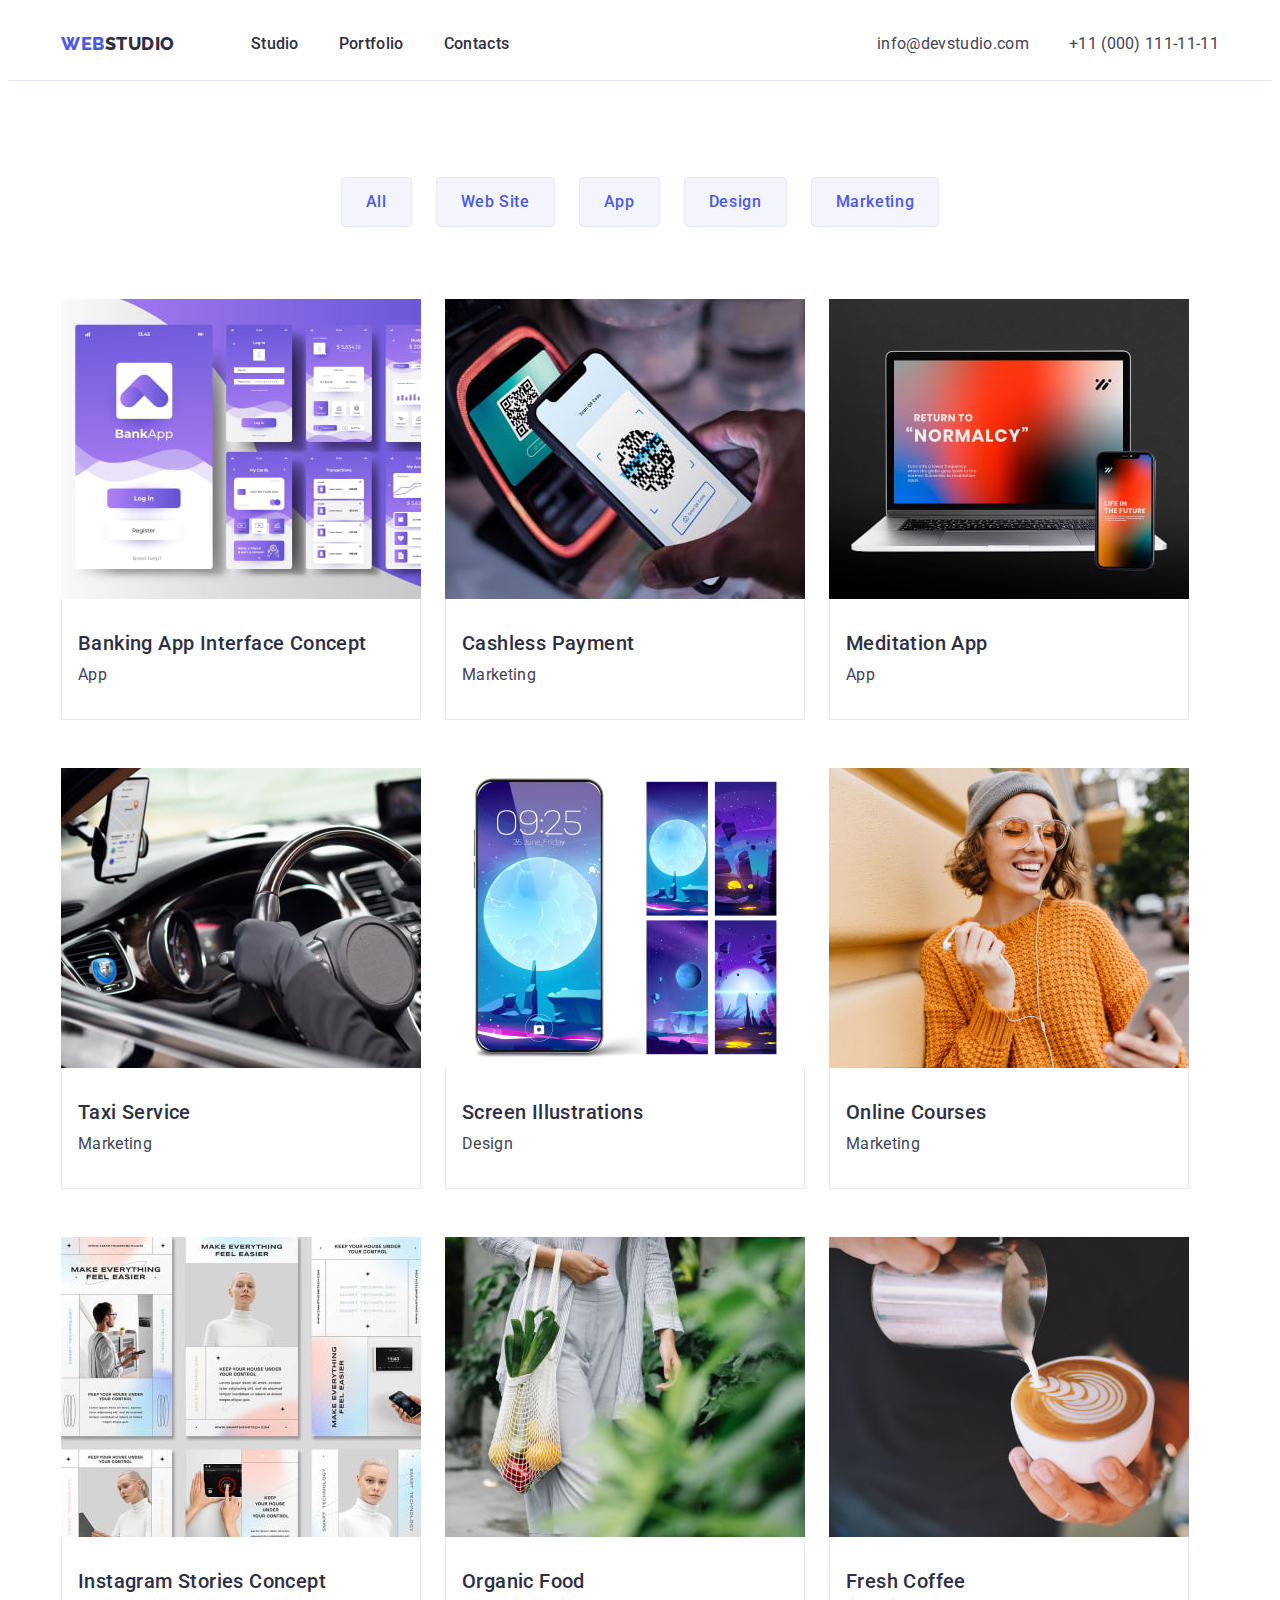
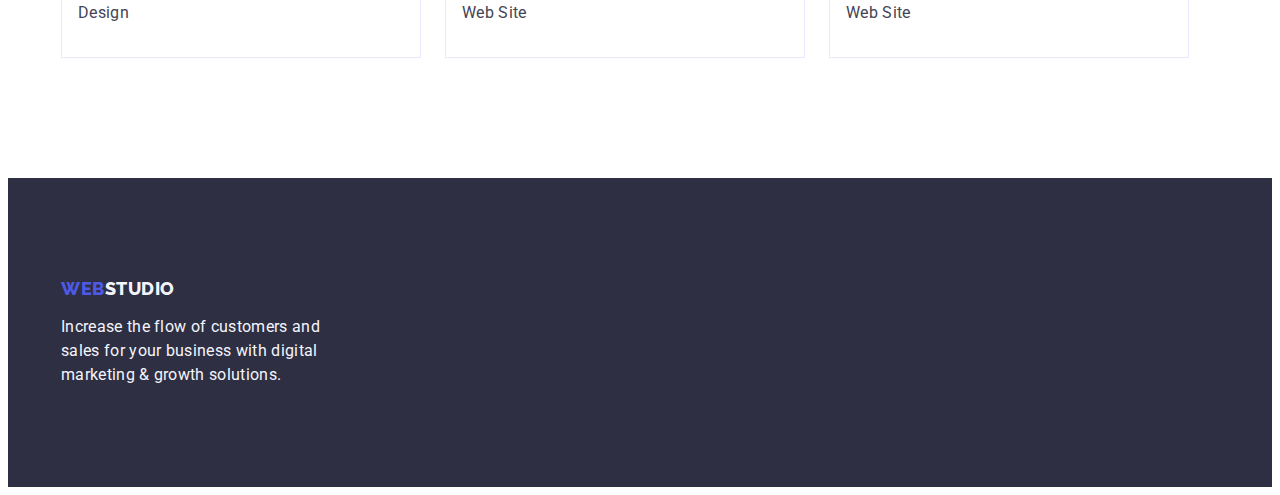
==== portfolio.html @ 48593de3 "Initial commit" ====
<!DOCTYPE html>
<html lang="en">
  <head>
    <meta charset="UTF-8" />
    <meta http-equiv="X-UA-Compatible" content="IE=edge" />
    <meta name="viewport" content="width=device-width, initial-scale=1.0" />
    <link rel="preconnect" href="https://fonts.googleapis.com" />
    <link rel="preconnect" href="https://fonts.gstatic.com" crossorigin />
    <link
      href="https://fonts.googleapis.com/css2?family=Raleway:wght@800&family=Roboto:wght@400;500;700;900&display=swap"
      rel="stylesheet"
    />
    <title>Portfolio</title>
    <link
      rel="stylesheet"
      href="https://cdnjs.cloudflare.com/ajax/libs/modern-normalize/2.0.0/modern-normalize.min.css"
      integrity="sha512-4xo8blKMVCiXpTaLzQSLSw3KFOVPWhm/TRtuPVc4WG6kUgjH6J03IBuG7JZPkcWMxJ5huwaBpOpnwYElP/m6wg=="
      crossorigin="anonymous"
      referrerpolicy="no-referrer"
    />
    <link rel="stylesheet" href="./css/styles.css" />
  </head>
  <body>
    <header class="header">
      <div class="header-container container">
        <nav class="header-nav">
          <a class="header-logo link" href="./index.html"
            >Web<span class="header-logo-dark">Studio</span></a
          >
          <ul class="header-list list">
            <li>
              <a class="header-list-item link" href="./index.html">Studio</a>
            </li>
            <li>
              <a class="header-list-item link" href="./portfolio.html"
                >Portfolio</a
              >
            </li>
            <li>
              <a class="header-list-item link" href="">Contacts</a>
            </li>
          </ul>
        </nav>
        <address class="address">
          <ul class="address-list list">
            <li>
              <a class="address-list-item link" href="mailto:info@devstudio.com"
                >info@devstudio.com</a
              >
            </li>
            <li>
              <a class="address-list-item link" href="tel:+110001111111"
                >+11 (000) 111-11-11</a
              >
            </li>
          </ul>
        </address>
      </div>
    </header>
    <main>
      <section class="main-section">
        <div class="container">
          <h1 class="visually-hidden">Title</h1>
          <ul class="filter-buttons-list list">
            <li>
              <button class="filter-buttons-list-item" type="button">
                All
              </button>
            </li>
            <li>
              <button class="filter-buttons-list-item" type="button">
                Web Site
              </button>
            </li>
            <li>
              <button class="filter-buttons-list-item" type="button">
                App
              </button>
            </li>
            <li>
              <button class="filter-buttons-list-item" type="button">
                Design
              </button>
            </li>
            <li>
              <button class="filter-buttons-list-item" type="button">
                Marketing
              </button>
            </li>
          </ul>
          <ul class="works-list list">
            <li class="works-list-item">
              <a href="#" class="link">
                <img
                  src="./images/portfolio/img-8.jpg"
                  alt="Banking app design"
                  width="360"
                />
                <div class="works-card-content">
                  <h2 class="works-subtitle">Banking App Interface Concept</h2>
                  <p class="works-text">App</p>
                </div></a
              >
            </li>
            <li class="works-list-item">
              <a href="#" class="link">
                <img
                  src="./images/portfolio/img-7.jpg"
                  alt="Phone skanning QR-code"
                  width="360"
                />
                <div class="works-card-content">
                  <h2 class="works-subtitle">Cashless Payment</h2>
                  <p class="works-text">Marketing</p>
                </div></a
              >
            </li>
            <li class="works-list-item">
              <a href="#" class="link">
                <img
                  src="./images/portfolio/img-6.jpg"
                  alt="Meditation app presented on a phone and laptop"
                  width="360"
                />
                <div class="works-card-content">
                  <h2 class="works-subtitle">Meditation App</h2>
                  <p class="works-text">App</p>
                </div></a
              >
            </li>
            <li class="works-list-item">
              <a href="#" class="link">
                <img
                  src="./images/portfolio/img-5.jpg"
                  alt="A person driving a car with a phone on a phone holder"
                  width="360"
                />
                <div class="works-card-content">
                  <h2 class="works-subtitle">Taxi Service</h2>
                  <p class="works-text">Marketing</p>
                </div></a
              >
            </li>
            <li class="works-list-item">
              <a href="#" class="link">
                <img
                  src="./images/portfolio/img-4.jpg"
                  alt="Phone wallpaper design"
                  width="360"
                />
                <div class="works-card-content">
                  <h2 class="works-subtitle">Screen Illustrations</h2>
                  <p class="works-text">Design</p>
                </div></a
              >
            </li>
            <li class="works-list-item">
              <a href="#" class="link">
                <img
                  src="./images/portfolio/img-3.jpg"
                  alt="A girl in headphones looking at her phone"
                  width="360"
                />
                <div class="works-card-content">
                  <h2 class="works-subtitle">Online Courses</h2>
                  <p class="works-text">Marketing</p>
                </div></a
              >
            </li>
            <li class="works-list-item">
              <a href="#" class="link">
                <img
                  src="./images/portfolio/img-2.jpg"
                  alt="Instagram stories design"
                  width="360"
                />
                <div class="works-card-content">
                  <h2 class="works-subtitle">Instagram Stories Concept</h2>
                  <p class="works-text">Design</p>
                </div></a
              >
            </li>
            <li class="works-list-item">
              <a href="#" class="link">
                <img
                  src="./images/portfolio/img-1.jpg"
                  alt="Woman carrying fruits and vegetables in eco-bag"
                  width="360"
                />
                <div class="works-card-content">
                  <h2 class="works-subtitle">Organic Food</h2>
                  <p class="works-text">Web Site</p>
                </div></a
              >
            </li>
            <li class="works-list-item">
              <a href="#" class="link">
                <img
                  src="./images/portfolio/img.jpg"
                  alt="Barista making coffee-art"
                  width="360"
                />
                <div class="works-card-content">
                  <h2 class="works-subtitle">Fresh Coffee</h2>
                  <p class="works-text">Web Site</p>
                </div>
              </a>
            </li>
          </ul>
        </div>
      </section>
    </main>
    <footer class="footer">
      <div class="footer-container container">
        <a class="footer-logo link" href="./index.html"
          >Web<span class="footer-logo-light">Studio</span></a
        >
        <p class="footer-text">
          Increase the flow of customers and sales for your business with
          digital marketing & growth solutions.
        </p>
      </div>
    </footer>
  </body>
</html>
---- css/styles.css ----
:root {
  --primary-brand: #4d5ae5;
  --pressed-state: #404bbf;
  --dark: #2e2f42;
  --success: #31d0aa;
  --text: #434455;
  --subtle-text: #8e8f99;
  --accent: #e7e9fc;
  --light: #f4f4fd;
  --modal-overlay: rgba(46, 47, 66, 0.4);
  --hero-background: #2e2f42;
  --white-backgound: #fff;
  --modal-background: #fcfcfc;
}

body {
  background-color: var(--white-backgound);
  font-family: 'Roboto', sans-serif;
  color: var(--text);
  font-size: 16px;
}

h1,
h2,
h3,
h4,
h5,
h6,
p {
  margin-top: 0;
  margin-bottom: 0;
}

ul,
ol {
  margin-top: 0;
  margin-bottom: 0;
  padding-left: 0;
}
img {
  display: block;
  max-width: 100%;
  height: auto;
}
a {
  color: inherit;
}
nav {
  display: flex;
}
.link {
  text-decoration: none;
}
.list {
  list-style: none;
}
.container {
  max-width: 1158px;
  padding: 0 15px;
  margin: 0 auto;
}
.visually-hidden {
  position: absolute;
  width: 1px;
  height: 1px;
  margin: -1px;
  border: 0;
  padding: 0;
  white-space: nowrap;
  clip-path: inset(100%);
  clip: rect(0 0 0 0);
  overflow: hidden;
}

/* Header */

.header {
  background-color: var(--white-backgound);
  border-bottom: 1px solid var(--accent);
}
.header-container {
  display: flex;
  justify-content: space-between;
}
.header-logo {
  color: var(--primary-brand);
  font-family: 'Raleway', sans-serif;
  font-size: 18px;
  font-weight: 800;
  line-height: 1.17;
  letter-spacing: 0.03em;
  text-transform: uppercase;
  margin-right: 76px;
  padding: 24px 0;
  display: block;
}
.header-logo-dark {
  color: var(--dark);
}
.header-nav {
  align-items: center;
}
.header-list {
  display: flex;
  gap: 40px;
}
.header-list-item {
  color: var(--dark);
  font-weight: 500;
  line-height: 1.5;
  letter-spacing: 0.02em;
  display: block;
  padding: 24px 0;
}
.header-list-item:hover,
.header-list-item:focus {
  color: var(--pressed-state);
}
.address {
  font-style: normal;
  display: flex;
}
.address-list {
  display: flex;
  gap: 40px;
  align-items: center;
}
.address-list-item {
  color: var(--text);
  line-height: 1.5;
  letter-spacing: 0.02em;
  padding: 24px 0;
  display: block;
}
.address-list-item:hover,
.address-list-item:focus {
  color: var(--pressed-state);
}

/* Footer */

.footer {
  background-color: var(--dark);
  padding: 100px 0;
}

.footer-logo {
  color: var(--primary-brand);
  font-family: 'Raleway', sans-serif;
  font-size: 18px;
  font-weight: 800;
  line-height: 1.17;
  letter-spacing: 0.03em;
  text-transform: uppercase;
  display: inline-block;
  margin-bottom: 16px;
}
.footer-logo-light {
  color: var(--light);
}
.footer-text {
  color: var(--light);
  line-height: 1.5;
  letter-spacing: 0.02em;
  max-width: 264px;
}

/* Main */

/* Hero */

.hero-section {
  background-color: var(--hero-background);
  padding: 188px 0;
}

.hero-title {
  color: var(--white-backgound);
  text-align: center;
  font-size: 56px;
  font-weight: 700;
  line-height: 1.07;
  letter-spacing: 0.02em;
  max-width: 496px;
  margin: 0 auto;
  margin-bottom: 48px;
}
.hero-button {
  background-color: var(--primary-brand);
  color: var(--white-backgound);
  border-radius: 4px;
  font-family: 'Roboto', sans-serif;
  font-size: 16px;
  font-weight: 500;
  line-height: 1.5;
  letter-spacing: 0.04em;
  border: none;
  cursor: pointer;
  display: block;
  min-width: 169px;
  padding: 16px 32px;
  margin: 0 auto;
}
.hero-button:hover,
.hero-button:focus {
  background-color: #404bbf;
}

/* Section 1 - Benefits */
.benefits-section {
  padding: 120px 0;
}
.benefits-list {
  display: flex;
  gap: 24px;
}
.benefits-list-item {
  flex-basis: calc((100% - 24px * 3) / 4);
}
.benefits-subtitle {
  color: var(--dark);
  font-size: 20px;
  font-weight: 500;
  line-height: 1.2;
  letter-spacing: 0.02em;
  margin-bottom: 8px;
}
.benefits-text {
  font-size: 16px;
  line-height: 1.5;
  letter-spacing: 0.02em;
}

/* Section 2 - Occupation */

.occupation-section {
  padding-bottom: 120px;
}
.occupation-list {
  display: flex;
  gap: 24px;
}
.occupation-list-item {
  width: calc((100% - 2 * 24px) / 3);
}
.occupation-title {
  color: var(--dark);
  font-size: 36px;
  font-weight: 700;
  line-height: 1.11;
  letter-spacing: 0.02em;
  text-transform: capitalize;
  text-align: center;
  margin: 0 auto;
  margin-bottom: 72px;
}

/* Section 3 - Team */

.team {
  background-color: var(--light);
  padding-top: 120px;
  padding-bottom: 120px;
}
.team-title {
  color: var(--dark);
  font-size: 36px;
  font-weight: 700;
  line-height: 1.11;
  letter-spacing: 0.02em;
  text-transform: capitalize;
  text-align: center;
  margin: 0 auto;
  margin-bottom: 72px;
}
.team-list {
  display: flex;
  gap: 24px;
}
.team-list-item {
  background-color: var(--white-backgound);
  border-radius: 0px 0px 4px 4px;
  box-shadow: 0px 2px 1px 0px rgba(46, 47, 66, 0.08),
    0px 1px 1px 0px rgba(46, 47, 66, 0.16),
    0px 1px 6px 0px rgba(46, 47, 66, 0.08);
  width: calc((100% - 3 * 24) / 4);
}
.team-card-content {
  padding: 32px 0;
}
.team-subtitle {
  color: var(--dark);
  font-size: 20px;
  font-weight: 500;
  line-height: 1.2;
  letter-spacing: 0.02em;
  text-align: center;
  margin-bottom: 8px;
}
.team-text {
  line-height: 1.5;
  letter-spacing: 0.02em;
  text-align: center;
}

/* Portfolio */

.main-section {
  padding: 96px 0 120px 0;
}
.filter-buttons-list {
  display: flex;
  justify-content: center;
  gap: 24px;
  margin-bottom: 72px;
}
.filter-buttons-list-item {
  background-color: var(--light);
  color: var(--primary-brand);
  font-family: 'Roboto', sans-serif;
  font-size: 16px;
  font-weight: 500;
  line-height: 1.5;
  letter-spacing: 0.04em;
  border-radius: 4px;
  border: 1px solid var(--accent);
  cursor: pointer;
  padding: 12px 24px;
  width: calc((100% - 4 * 24) / 5);
}
.filter-buttons-list-item:hover,
.filter-buttons-list-item:focus {
  background-color: var(--pressed-state);
  color: var(--white-backgound);
  border: 1px solid transparent;
}
.works-list {
  display: flex;
  flex-wrap: wrap;
  column-gap: 24px;
  row-gap: 48px;
}
.works-list-item {
  background-color: var(--white-backgound);
  width: calc((100% - 2 * 24) / 3);
}
.works-card-content {
  padding: 32px 16px;
  border: 1px solid var(--accent);
  border-top: none;
}
.works-subtitle {
  color: var(--dark);
  font-size: 20px;
  font-weight: 500;
  line-height: 1.2;
  letter-spacing: 0.02em;
  margin-bottom: 8px;
}
.works-text {
  color: var(--text);
  line-height: 1.5;
  letter-spacing: 0.02em;
}
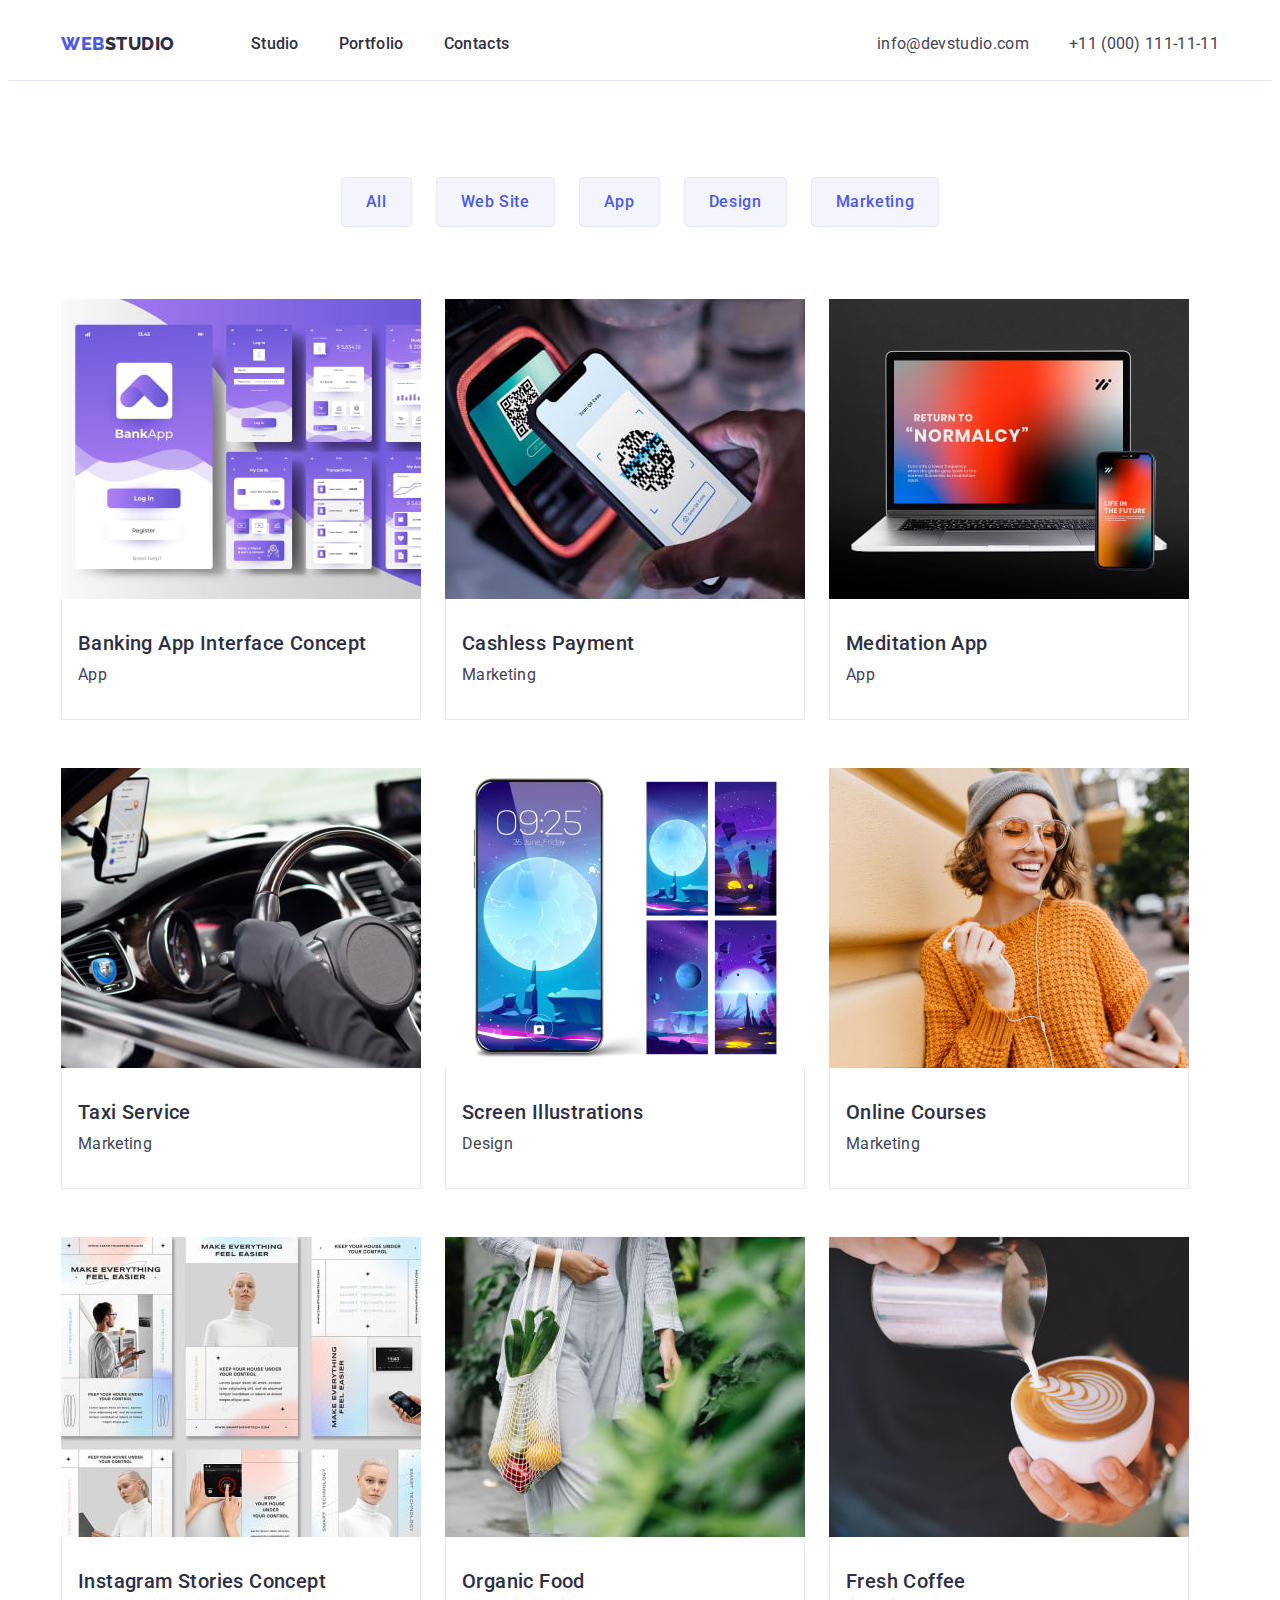
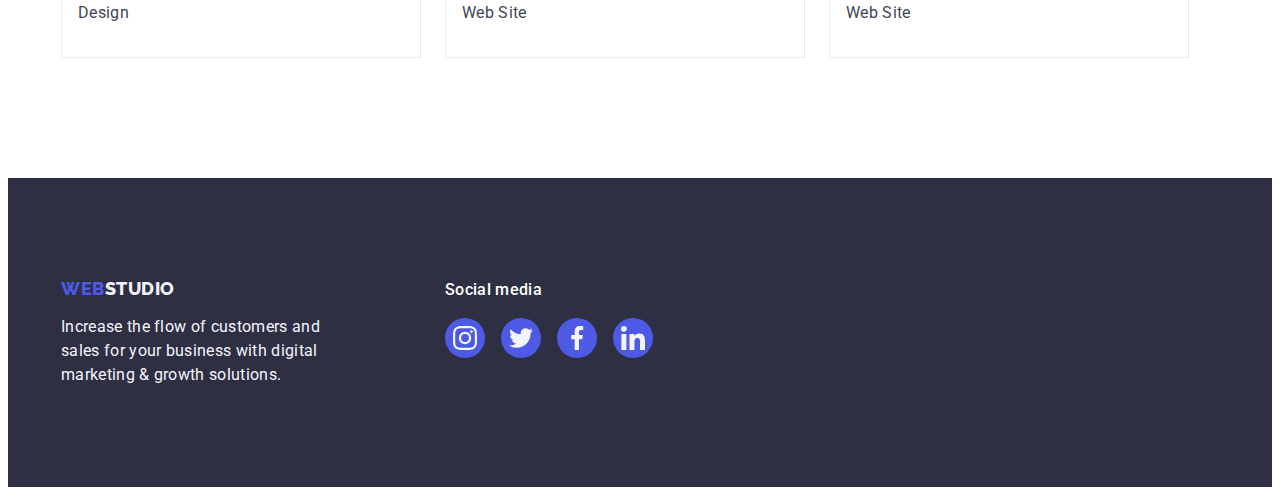
==== commit 958215ee: "before correcting" ====
--- a/portfolio.html
+++ b/portfolio.html
@@ -58,6 +58,7 @@
       </div>
     </header>
     <main>
+      <!-- Main section -->
       <section class="main-section">
         <div class="container">
           <h1 class="visually-hidden">Title</h1>
@@ -91,11 +92,20 @@
           <ul class="works-list list">
             <li class="works-list-item">
               <a href="#" class="link">
-                <img
-                  src="./images/portfolio/img-8.jpg"
-                  alt="Banking app design"
-                  width="360"
-                />
+                <div class="works-box">
+                  <img
+                    src="./images/portfolio/img-8.jpg"
+                    alt="Banking app design"
+                    width="360"
+                  />
+                  <div class="overlay">
+                    <p class="overlay-text">
+                      14 Stylish and User-Friendly App Design Concepts · Task
+                      Manager App · Calorie Tracker App · Exotic Fruit Ecommerce
+                      App · Cloud Storage App
+                    </p>
+                  </div>
+                </div>
                 <div class="works-card-content">
                   <h2 class="works-subtitle">Banking App Interface Concept</h2>
                   <p class="works-text">App</p>
@@ -104,11 +114,20 @@
             </li>
             <li class="works-list-item">
               <a href="#" class="link">
-                <img
-                  src="./images/portfolio/img-7.jpg"
-                  alt="Phone skanning QR-code"
-                  width="360"
-                />
+                <div class="works-box">
+                  <img
+                    src="./images/portfolio/img-7.jpg"
+                    alt="Phone skanning QR-code"
+                    width="360"
+                  />
+                  <div class="overlay">
+                    <p class="overlay-text">
+                      14 Stylish and User-Friendly App Design Concepts · Task
+                      Manager App · Calorie Tracker App · Exotic Fruit Ecommerce
+                      App · Cloud Storage App
+                    </p>
+                  </div>
+                </div>
                 <div class="works-card-content">
                   <h2 class="works-subtitle">Cashless Payment</h2>
                   <p class="works-text">Marketing</p>
@@ -117,11 +136,20 @@
             </li>
             <li class="works-list-item">
               <a href="#" class="link">
-                <img
-                  src="./images/portfolio/img-6.jpg"
-                  alt="Meditation app presented on a phone and laptop"
-                  width="360"
-                />
+                <div class="works-box">
+                  <img
+                    src="./images/portfolio/img-6.jpg"
+                    alt="Meditation app presented on a phone and laptop"
+                    width="360"
+                  />
+                  <div class="overlay">
+                    <p class="overlay-text">
+                      14 Stylish and User-Friendly App Design Concepts · Task
+                      Manager App · Calorie Tracker App · Exotic Fruit Ecommerce
+                      App · Cloud Storage App
+                    </p>
+                  </div>
+                </div>
                 <div class="works-card-content">
                   <h2 class="works-subtitle">Meditation App</h2>
                   <p class="works-text">App</p>
@@ -130,11 +158,20 @@
             </li>
             <li class="works-list-item">
               <a href="#" class="link">
-                <img
-                  src="./images/portfolio/img-5.jpg"
-                  alt="A person driving a car with a phone on a phone holder"
-                  width="360"
-                />
+                <div class="works-box">
+                  <img
+                    src="./images/portfolio/img-5.jpg"
+                    alt="A person driving a car with a phone on a phone holder"
+                    width="360"
+                  />
+                  <div class="overlay">
+                    <p class="overlay-text">
+                      14 Stylish and User-Friendly App Design Concepts · Task
+                      Manager App · Calorie Tracker App · Exotic Fruit Ecommerce
+                      App · Cloud Storage App
+                    </p>
+                  </div>
+                </div>
                 <div class="works-card-content">
                   <h2 class="works-subtitle">Taxi Service</h2>
                   <p class="works-text">Marketing</p>
@@ -143,11 +180,20 @@
             </li>
             <li class="works-list-item">
               <a href="#" class="link">
-                <img
-                  src="./images/portfolio/img-4.jpg"
-                  alt="Phone wallpaper design"
-                  width="360"
-                />
+                <div class="works-box">
+                  <img
+                    src="./images/portfolio/img-4.jpg"
+                    alt="Phone wallpaper design"
+                    width="360"
+                  />
+                  <div class="overlay">
+                    <p class="overlay-text">
+                      14 Stylish and User-Friendly App Design Concepts · Task
+                      Manager App · Calorie Tracker App · Exotic Fruit Ecommerce
+                      App · Cloud Storage App
+                    </p>
+                  </div>
+                </div>
                 <div class="works-card-content">
                   <h2 class="works-subtitle">Screen Illustrations</h2>
                   <p class="works-text">Design</p>
@@ -156,11 +202,20 @@
             </li>
             <li class="works-list-item">
               <a href="#" class="link">
-                <img
-                  src="./images/portfolio/img-3.jpg"
-                  alt="A girl in headphones looking at her phone"
-                  width="360"
-                />
+                <div class="works-box">
+                  <img
+                    src="./images/portfolio/img-3.jpg"
+                    alt="A girl in headphones looking at her phone"
+                    width="360"
+                  />
+                  <div class="overlay">
+                    <p class="overlay-text">
+                      14 Stylish and User-Friendly App Design Concepts · Task
+                      Manager App · Calorie Tracker App · Exotic Fruit Ecommerce
+                      App · Cloud Storage App
+                    </p>
+                  </div>
+                </div>
                 <div class="works-card-content">
                   <h2 class="works-subtitle">Online Courses</h2>
                   <p class="works-text">Marketing</p>
@@ -169,11 +224,20 @@
             </li>
             <li class="works-list-item">
               <a href="#" class="link">
-                <img
-                  src="./images/portfolio/img-2.jpg"
-                  alt="Instagram stories design"
-                  width="360"
-                />
+                <div class="works-box">
+                  <img
+                    src="./images/portfolio/img-2.jpg"
+                    alt="Instagram stories design"
+                    width="360"
+                  />
+                  <div class="overlay">
+                    <p class="overlay-text">
+                      14 Stylish and User-Friendly App Design Concepts · Task
+                      Manager App · Calorie Tracker App · Exotic Fruit Ecommerce
+                      App · Cloud Storage App
+                    </p>
+                  </div>
+                </div>
                 <div class="works-card-content">
                   <h2 class="works-subtitle">Instagram Stories Concept</h2>
                   <p class="works-text">Design</p>
@@ -182,11 +246,20 @@
             </li>
             <li class="works-list-item">
               <a href="#" class="link">
-                <img
-                  src="./images/portfolio/img-1.jpg"
-                  alt="Woman carrying fruits and vegetables in eco-bag"
-                  width="360"
-                />
+                <div class="works-box">
+                  <img
+                    src="./images/portfolio/img-1.jpg"
+                    alt="Woman carrying fruits and vegetables in eco-bag"
+                    width="360"
+                  />
+                  <div class="overlay">
+                    <p class="overlay-text">
+                      14 Stylish and User-Friendly App Design Concepts · Task
+                      Manager App · Calorie Tracker App · Exotic Fruit Ecommerce
+                      App · Cloud Storage App
+                    </p>
+                  </div>
+                </div>
                 <div class="works-card-content">
                   <h2 class="works-subtitle">Organic Food</h2>
                   <p class="works-text">Web Site</p>
@@ -195,11 +268,20 @@
             </li>
             <li class="works-list-item">
               <a href="#" class="link">
-                <img
-                  src="./images/portfolio/img.jpg"
-                  alt="Barista making coffee-art"
-                  width="360"
-                />
+                <div class="works-box">
+                  <img
+                    src="./images/portfolio/img.jpg"
+                    alt="Barista making coffee-art"
+                    width="360"
+                  />
+                  <div class="overlay">
+                    <p class="overlay-text">
+                      14 Stylish and User-Friendly App Design Concepts · Task
+                      Manager App · Calorie Tracker App · Exotic Fruit Ecommerce
+                      App · Cloud Storage App
+                    </p>
+                  </div>
+                </div>
                 <div class="works-card-content">
                   <h2 class="works-subtitle">Fresh Coffee</h2>
                   <p class="works-text">Web Site</p>
@@ -212,13 +294,57 @@
     </main>
     <footer class="footer">
       <div class="footer-container container">
-        <a class="footer-logo link" href="./index.html"
-          >Web<span class="footer-logo-light">Studio</span></a
-        >
-        <p class="footer-text">
-          Increase the flow of customers and sales for your business with
-          digital marketing & growth solutions.
-        </p>
+        <div class="footer-content-container">
+          <a class="footer-logo link" href="./index.html"
+            >Web<span class="footer-logo-light">Studio</span></a
+          >
+          <p class="footer-text">
+            Increase the flow of customers and sales for your business with
+            digital marketing & growth solutions.
+          </p>
+        </div>
+        <div class="footer-socials-container">
+          <h4 class="footer-socials-title">Social media</h4>
+          <ul class="footer-socials-list list">
+            <li class="footer-socials-list-item">
+              <a
+                class="footer-socials-link link"
+                href="https://www.instagram.com/"
+              >
+                <svg class="icon-instagram" width="24" height="24">
+                  <use href="./images/sprite.svg#icon-instagram"></use>
+                </svg>
+              </a>
+            </li>
+            <li class="footer-socials-list-item">
+              <a class="footer-socials-link link" href="https://twitter.com/">
+                <svg class="icon-twitter" width="24" height="24">
+                  <use href="./images/sprite.svg#icon-twitter"></use>
+                </svg>
+              </a>
+            </li>
+            <li class="footer-socials-list-item">
+              <a
+                class="footer-socials-link link"
+                href="https://www.facebook.com/"
+              >
+                <svg class="icon-facebook" width="24" height="24">
+                  <use href="./images/sprite.svg#icon-facebook"></use>
+                </svg>
+              </a>
+            </li>
+            <li class="footer-socials-list-item">
+              <a
+                class="footer-socials-link link"
+                href="https://www.linkedin.com/"
+              >
+                <svg class="icon-linkedin" width="24" height="24">
+                  <use href="./images/sprite.svg#icon-linkedin"></use>
+                </svg>
+              </a>
+            </li>
+          </ul>
+        </div>
       </div>
     </footer>
   </body>
--- a/css/styles.css
+++ b/css/styles.css
@@ -111,11 +111,26 @@
   letter-spacing: 0.02em;
   display: block;
   padding: 24px 0;
+  position: relative;
+  transition: 250ms cubic-bezier(0.4, 0, 0.2, 1);
+  transition-property: color background-color;
 }
 .header-list-item:hover,
 .header-list-item:focus {
   color: var(--pressed-state);
 }
+.header-list-item:hover::after,
+.header-list-item:focus::after {
+  content: '';
+  display: block;
+  width: 100%;
+  height: 4px;
+  background-color: var(--pressed-state);
+  border-radius: 2px;
+  position: absolute;
+  bottom: 0;
+  left: 0;
+}
 .address {
   font-style: normal;
   display: flex;
@@ -131,6 +146,7 @@
   letter-spacing: 0.02em;
   padding: 24px 0;
   display: block;
+  transition: color 250ms cubic-bezier(0.4, 0, 0.2, 1);
 }
 .address-list-item:hover,
 .address-list-item:focus {
@@ -143,7 +159,10 @@
   background-color: var(--dark);
   padding: 100px 0;
 }
-
+.footer-container {
+  display: flex;
+  gap: 120px;
+}
 .footer-logo {
   color: var(--primary-brand);
   font-family: 'Raleway', sans-serif;
@@ -164,7 +183,39 @@
   letter-spacing: 0.02em;
   max-width: 264px;
 }
-
+.footer-socials-title {
+  color: var(--white, #fff);
+  font-weight: 500;
+  line-height: 1.5;
+  letter-spacing: 0.02em;
+  margin-bottom: 16px;
+}
+.footer-socials-list {
+  display: flex;
+  gap: 16px;
+}
+.footer-socials-list-item {
+  width: 40px;
+  height: 40px;
+  display: flex;
+  justify-content: center;
+  align-items: center;
+  background-color: var(--primary-brand);
+  border-radius: 50%;
+  transition: background-color 250ms cubic-bezier(0.4, 0, 0.2, 1);
+}
+
+.footer-socials-list-item:hover,
+.footer-socials-list-item:focus {
+  background-color: var(--success);
+}
+.footer-socials-link {
+  width: 100%;
+  height: 100%;
+  display: flex;
+  justify-content: center;
+  align-items: center;
+}
 /* Main */
 
 /* Hero */
@@ -172,6 +223,15 @@
 .hero-section {
   background-color: var(--hero-background);
   padding: 188px 0;
+
+  background-image: linear-gradient(
+      rgba(46, 47, 66, 0.7),
+      rgba(46, 47, 66, 0.7)
+    ),
+    url(../images/hero/hero-background-image.jpg);
+  background-repeat: no-repeat;
+  background-size: cover;
+  background-position: center;
 }
 
 .hero-title {
@@ -200,12 +260,57 @@
   min-width: 169px;
   padding: 16px 32px;
   margin: 0 auto;
+  transition: background-color 250ms cubic-bezier(0.4, 0, 0.2, 1);
 }
 .hero-button:hover,
 .hero-button:focus {
   background-color: #404bbf;
 }
 
+.backdrop {
+  position: fixed;
+  top: 0;
+  left: 0;
+  width: 100%;
+  height: 100%;
+  background: var(--modal-overlay);
+}
+.backdrop .is-hidden {
+  opacity: 0;
+  pointer-events: none;
+  visibility: hidden;
+}
+.modal {
+  position: relative;
+  width: 408px;
+  min-height: 584px;
+  top: 50%;
+  left: 50%;
+  transform: translateX(-50%) translateY(-50%);
+
+  border-radius: 4px;
+  background: var(--modal-background);
+  box-shadow: 0px 2px 1px 0px rgba(0, 0, 0, 0.2),
+    0px 1px 3px 0px rgba(0, 0, 0, 0.12), 0px 1px 1px 0px rgba(0, 0, 0, 0.14);
+  transition: 250ms cubic-bezier(0.4, 0, 0.2, 1);
+  transition-property: opacity visibility;
+}
+.modal-button {
+  position: absolute;
+  display: flex;
+  justify-content: center;
+  align-items: center;
+  width: 24px;
+  height: 24px;
+  border-radius: 50%;
+  background-color: var(--accent);
+  border: 1px solid rgba(0, 0, 0, 0.1);
+  cursor: pointer;
+  padding: 0;
+  top: 24px;
+  right: 24px;
+}
+
 /* Section 1 - Benefits */
 .benefits-section {
   padding: 120px 0;
@@ -217,6 +322,16 @@
 .benefits-list-item {
   flex-basis: calc((100% - 24px * 3) / 4);
 }
+.benefits-icon-wrapper {
+  width: 264px;
+  height: 112px;
+  display: flex;
+  justify-content: center;
+  align-items: center;
+  background-color: var(--light);
+  gap: 24px;
+  margin-bottom: 8px;
+}
 .benefits-subtitle {
   color: var(--dark);
   font-size: 20px;
@@ -257,7 +372,7 @@
 
 /* Section 3 - Team */
 
-.team {
+.team-section {
   background-color: var(--light);
   padding-top: 120px;
   padding-bottom: 120px;
@@ -286,7 +401,7 @@
   width: calc((100% - 3 * 24) / 4);
 }
 .team-card-content {
-  padding: 32px 0;
+  padding: 32px 16px;
 }
 .team-subtitle {
   color: var(--dark);
@@ -301,8 +416,78 @@
   line-height: 1.5;
   letter-spacing: 0.02em;
   text-align: center;
-}
-
+  margin-bottom: 8px;
+}
+.team-card-socials-wrapper {
+}
+.team-card-socials-list {
+  display: flex;
+  gap: 24px;
+}
+.team-card-socials-item {
+  width: 40px;
+  height: 40px;
+  display: flex;
+  align-items: center;
+  justify-content: center;
+  border-radius: 50%;
+  background-color: var(--primary-brand);
+}
+.team-card-socials-link {
+  width: 100%;
+  height: 100%;
+  padding: 12px;
+  display: flex;
+  align-items: center;
+  justify-content: center;
+  border-radius: 50%;
+  background-color: var(--primary-brand);
+  transition: background-color 250ms cubic-bezier(0.4, 0, 0.2, 1);
+}
+.team-card-socials-link:hover,
+.team-card-socials-link:focus {
+  background-color: var(--pressed-state);
+}
+/* Clients */
+
+.clients-section {
+  padding: 120px 0;
+}
+.clients-title {
+  color: var(--dark);
+  font-size: 36px;
+  font-weight: 700;
+  line-height: 1.11;
+  letter-spacing: 0.02em;
+  text-transform: capitalize;
+  text-align: center;
+  margin: 0 auto;
+  margin-bottom: 72px;
+}
+.clients-list {
+  display: flex;
+  gap: 24px;
+  justify-content: center;
+  text-align: center;
+}
+.clients-list-link {
+  width: 168px;
+  height: 88px;
+  display: flex;
+  justify-content: center;
+  align-items: center;
+  border-radius: 4px;
+  border: 1px solid var(--subtle-text);
+  fill: var(--subtle-text);
+  transition: 250ms cubic-bezier(0.4, 0, 0.2, 1);
+  transition-property: border-color fill;
+}
+
+.clients-list-link:hover,
+.clients-list-link:focus {
+  border-color: var(--pressed-state);
+  fill: var(--pressed-state);
+}
 /* Portfolio */
 
 .main-section {
@@ -327,12 +512,16 @@
   cursor: pointer;
   padding: 12px 24px;
   width: calc((100% - 4 * 24) / 5);
+  transition: 250ms cubic-bezier(0.4, 0, 0.2, 1);
+  transition-property: background-color color border box-shadow;
 }
 .filter-buttons-list-item:hover,
 .filter-buttons-list-item:focus {
   background-color: var(--pressed-state);
   color: var(--white-backgound);
   border: 1px solid transparent;
+  box-shadow: 0px 2px 2px 0px rgba(0, 0, 0, 0.12),
+    0px 2px 1px 0px rgba(0, 0, 0, 0.08), 0px 3px 1px 0px rgba(0, 0, 0, 0.1);
 }
 .works-list {
   display: flex;
@@ -343,7 +532,46 @@
 .works-list-item {
   background-color: var(--white-backgound);
   width: calc((100% - 2 * 24) / 3);
-}
+  transition: box-shadow 250ms cubic-bezier(0.4, 0, 0.2, 1);
+}
+.works-list-item:hover,
+.works-list-item:focus {
+  box-shadow: 0px 2px 1px 0px rgba(46, 47, 66, 0.08),
+    0px 1px 1px 0px rgba(46, 47, 66, 0.16),
+    0px 1px 6px 0px rgba(46, 47, 66, 0.08);
+}
+.works-list-item:hover .overlay,
+.works-list-item:focus .overlay {
+  transform: translateY(0);
+}
+.works-box {
+  position: relative;
+  overflow: hidden;
+}
+.overlay {
+  position: absolute;
+  top: 0;
+  left: 0;
+  width: 100%;
+  height: 100%;
+
+  transform: translateY(100%);
+
+  transition: transform 250ms cubic-bezier(0.4, 0, 0.2, 1);
+
+  display: flex;
+  justify-content: center;
+  padding: 40px;
+
+  background: var(--primary-brand);
+}
+.overlay-text {
+  color: var(--light);
+  font-weight: 400;
+  line-height: 1.5;
+  letter-spacing: 0.02em;
+}
+
 .works-card-content {
   padding: 32px 16px;
   border: 1px solid var(--accent);
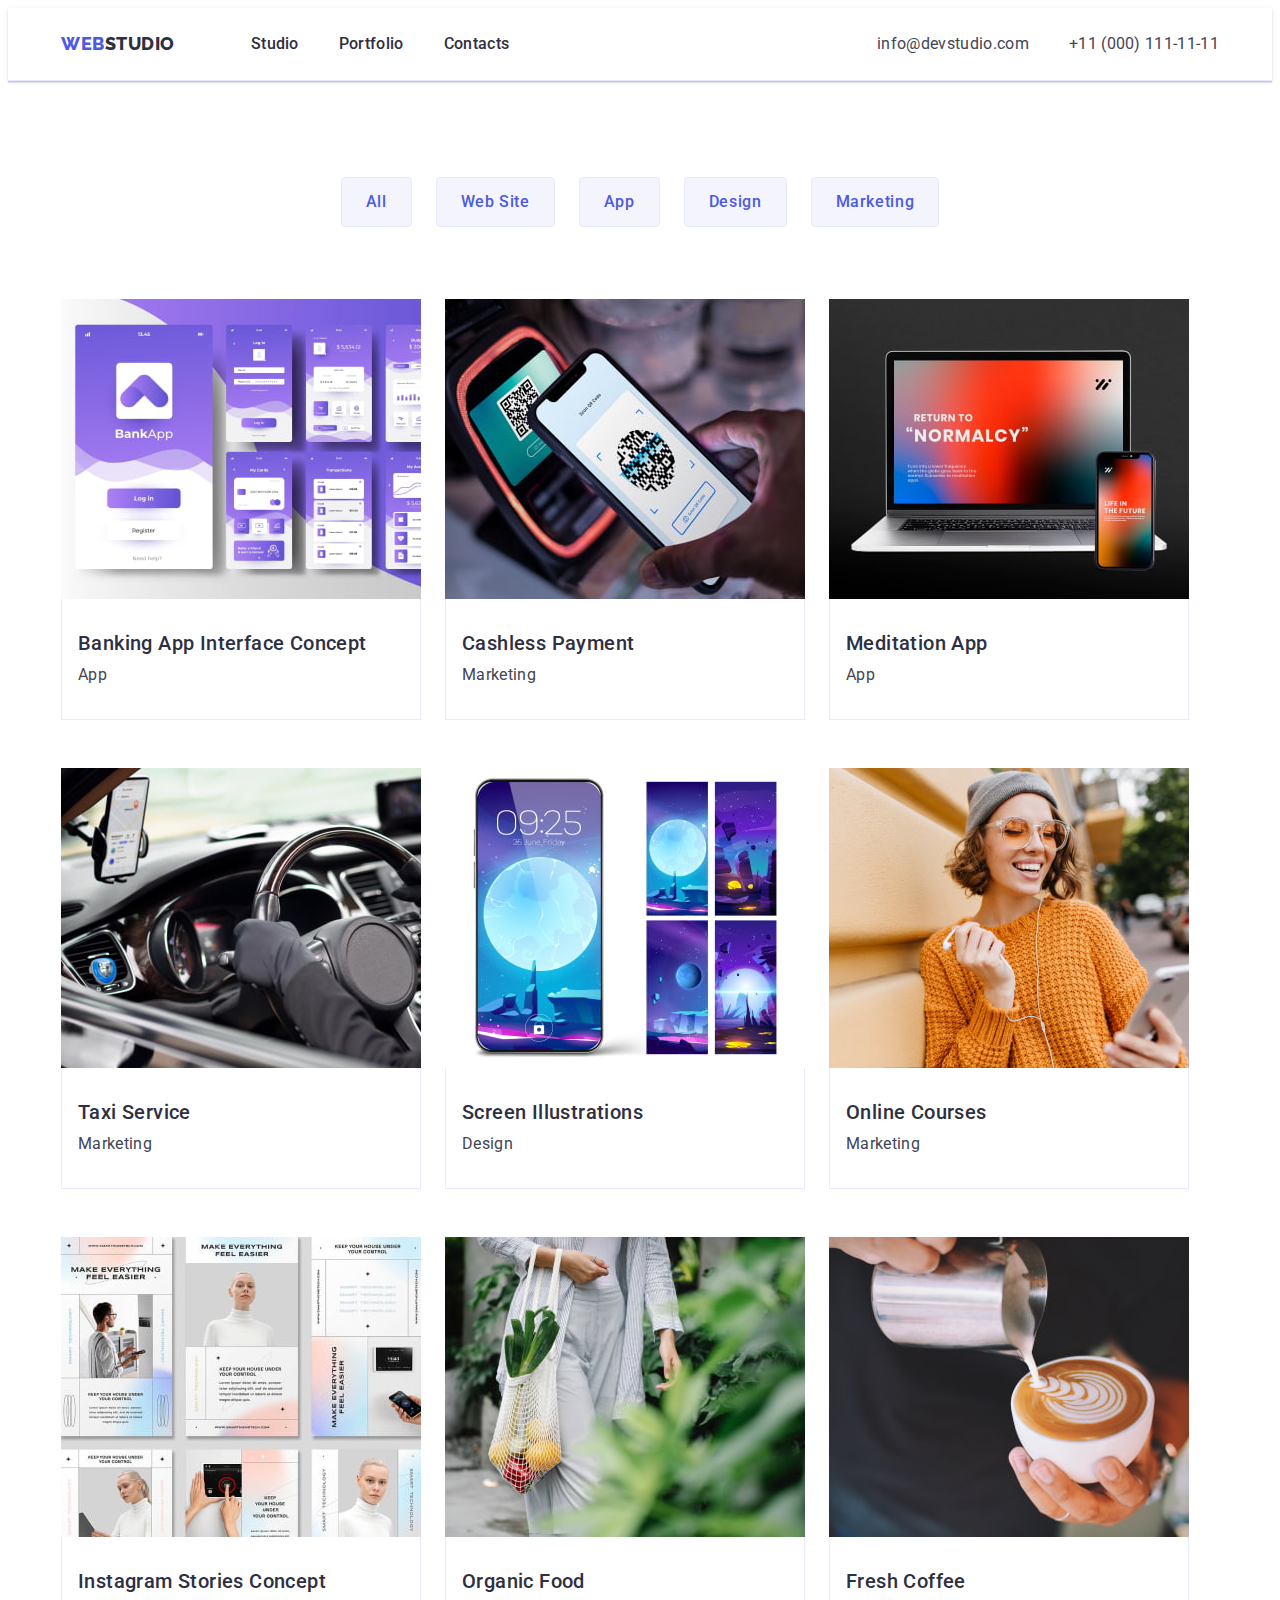
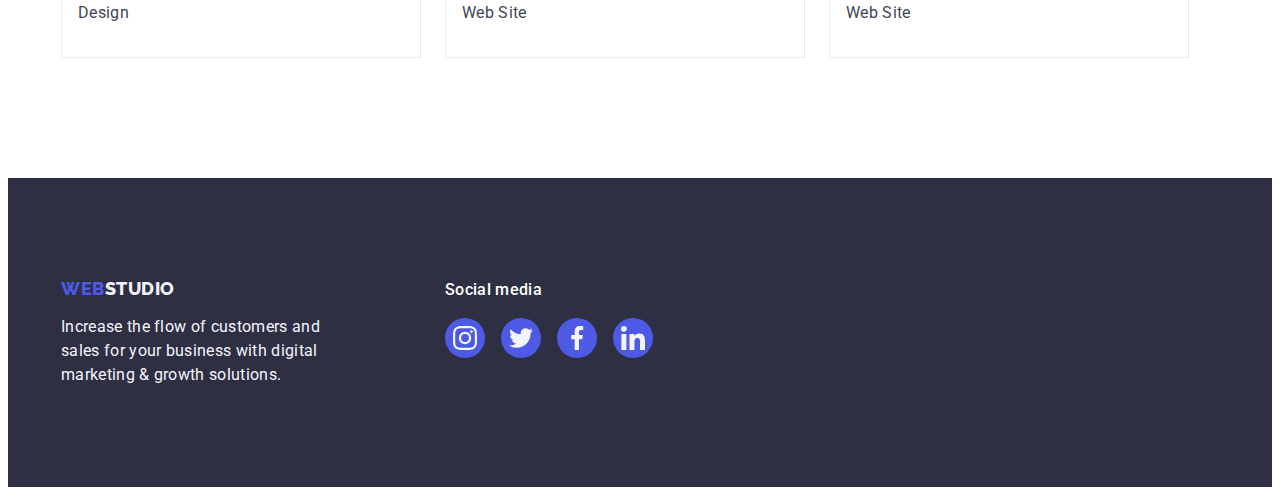
==== commit c556fd88: "after corr 1" ====
--- a/portfolio.html
+++ b/portfolio.html
@@ -91,7 +91,7 @@
           </ul>
           <ul class="works-list list">
             <li class="works-list-item">
-              <a href="#" class="link">
+              <a href="#" class="works-link link">
                 <div class="works-box">
                   <img
                     src="./images/portfolio/img-8.jpg"
@@ -113,7 +113,7 @@
               >
             </li>
             <li class="works-list-item">
-              <a href="#" class="link">
+              <a href="#" class="works-link link">
                 <div class="works-box">
                   <img
                     src="./images/portfolio/img-7.jpg"
@@ -135,7 +135,7 @@
               >
             </li>
             <li class="works-list-item">
-              <a href="#" class="link">
+              <a href="#" class="works-link link">
                 <div class="works-box">
                   <img
                     src="./images/portfolio/img-6.jpg"
@@ -157,7 +157,7 @@
               >
             </li>
             <li class="works-list-item">
-              <a href="#" class="link">
+              <a href="#" class="works-link link">
                 <div class="works-box">
                   <img
                     src="./images/portfolio/img-5.jpg"
@@ -179,7 +179,7 @@
               >
             </li>
             <li class="works-list-item">
-              <a href="#" class="link">
+              <a href="#" class="works-link link">
                 <div class="works-box">
                   <img
                     src="./images/portfolio/img-4.jpg"
@@ -201,7 +201,7 @@
               >
             </li>
             <li class="works-list-item">
-              <a href="#" class="link">
+              <a href="#" class="works-link link">
                 <div class="works-box">
                   <img
                     src="./images/portfolio/img-3.jpg"
@@ -223,7 +223,7 @@
               >
             </li>
             <li class="works-list-item">
-              <a href="#" class="link">
+              <a href="#" class="works-link link">
                 <div class="works-box">
                   <img
                     src="./images/portfolio/img-2.jpg"
@@ -245,7 +245,7 @@
               >
             </li>
             <li class="works-list-item">
-              <a href="#" class="link">
+              <a href="#" class="works-link link">
                 <div class="works-box">
                   <img
                     src="./images/portfolio/img-1.jpg"
@@ -267,7 +267,7 @@
               >
             </li>
             <li class="works-list-item">
-              <a href="#" class="link">
+              <a href="#" class="works-link link">
                 <div class="works-box">
                   <img
                     src="./images/portfolio/img.jpg"
@@ -304,7 +304,7 @@
           </p>
         </div>
         <div class="footer-socials-container">
-          <h4 class="footer-socials-title">Social media</h4>
+          <p class="footer-socials-title">Social media</p>
           <ul class="footer-socials-list list">
             <li class="footer-socials-list-item">
               <a
@@ -312,14 +312,14 @@
                 href="https://www.instagram.com/"
               >
                 <svg class="icon-instagram" width="24" height="24">
-                  <use href="./images/sprite.svg#icon-instagram"></use>
+                  <use href="./images/icons.svg#icon-instagram"></use>
                 </svg>
               </a>
             </li>
             <li class="footer-socials-list-item">
               <a class="footer-socials-link link" href="https://twitter.com/">
                 <svg class="icon-twitter" width="24" height="24">
-                  <use href="./images/sprite.svg#icon-twitter"></use>
+                  <use href="./images/icons.svg#icon-twitter"></use>
                 </svg>
               </a>
             </li>
@@ -329,7 +329,7 @@
                 href="https://www.facebook.com/"
               >
                 <svg class="icon-facebook" width="24" height="24">
-                  <use href="./images/sprite.svg#icon-facebook"></use>
+                  <use href="./images/icons.svg#icon-facebook"></use>
                 </svg>
               </a>
             </li>
@@ -339,7 +339,7 @@
                 href="https://www.linkedin.com/"
               >
                 <svg class="icon-linkedin" width="24" height="24">
-                  <use href="./images/sprite.svg#icon-linkedin"></use>
+                  <use href="./images/icons.svg#icon-linkedin"></use>
                 </svg>
               </a>
             </li>
--- a/css/styles.css
+++ b/css/styles.css
@@ -77,6 +77,9 @@
 .header {
   background-color: var(--white-backgound);
   border-bottom: 1px solid var(--accent);
+  box-shadow: 0px 1px 6px 0px rgba(46, 47, 66, 0.08),
+    0px 1px 1px 0px rgba(46, 47, 66, 0.16),
+    0px 2px 1px 0px rgba(46, 47, 66, 0.08);
 }
 .header-container {
   display: flex;
@@ -112,8 +115,8 @@
   display: block;
   padding: 24px 0;
   position: relative;
-  transition: 250ms cubic-bezier(0.4, 0, 0.2, 1);
-  transition-property: color background-color;
+  transition: color 250ms cubic-bezier(0.4, 0, 0.2, 1) background-color,
+    250ms cubic-bezier(0.4, 0, 0.2, 1);
 }
 .header-list-item:hover,
 .header-list-item:focus {
@@ -128,7 +131,7 @@
   background-color: var(--pressed-state);
   border-radius: 2px;
   position: absolute;
-  bottom: 0;
+  bottom: -1px;
   left: 0;
 }
 .address {
@@ -161,7 +164,9 @@
 }
 .footer-container {
   display: flex;
-  gap: 120px;
+}
+.footer-content-container {
+  margin-right: 120px;
 }
 .footer-logo {
   color: var(--primary-brand);
@@ -199,7 +204,7 @@
   height: 40px;
   display: flex;
   justify-content: center;
-  align-items: center;
+  align-items: baseline;
   background-color: var(--primary-brand);
   border-radius: 50%;
   transition: background-color 250ms cubic-bezier(0.4, 0, 0.2, 1);
@@ -215,6 +220,7 @@
   display: flex;
   justify-content: center;
   align-items: center;
+  fill: var(--light);
 }
 /* Main */
 
@@ -232,6 +238,7 @@
   background-repeat: no-repeat;
   background-size: cover;
   background-position: center;
+  max-width: 1440px;
 }
 
 .hero-title {
@@ -267,6 +274,8 @@
   background-color: #404bbf;
 }
 
+/* Modal */
+
 .backdrop {
   position: fixed;
   top: 0;
@@ -274,6 +283,13 @@
   width: 100%;
   height: 100%;
   background: var(--modal-overlay);
+  transition: opacity 250ms cubic-bezier(0.4, 0, 0.2, 1),
+    visibility 250ms cubic-bezier(0.4, 0, 0.2, 1);
+}
+.is-hidden {
+  opacity: 0;
+  pointer-events: none;
+  visibility: hidden;
 }
 .backdrop .is-hidden {
   opacity: 0;
@@ -281,19 +297,18 @@
   visibility: hidden;
 }
 .modal {
-  position: relative;
+  position: absolute;
   width: 408px;
   min-height: 584px;
   top: 50%;
   left: 50%;
   transform: translateX(-50%) translateY(-50%);
+  transition: transform 250ms cubic-bezier(0.4, 0, 0.2, 1);
 
   border-radius: 4px;
   background: var(--modal-background);
   box-shadow: 0px 2px 1px 0px rgba(0, 0, 0, 0.2),
     0px 1px 3px 0px rgba(0, 0, 0, 0.12), 0px 1px 1px 0px rgba(0, 0, 0, 0.14);
-  transition: 250ms cubic-bezier(0.4, 0, 0.2, 1);
-  transition-property: opacity visibility;
 }
 .modal-button {
   position: absolute;
@@ -306,9 +321,22 @@
   background-color: var(--accent);
   border: 1px solid rgba(0, 0, 0, 0.1);
   cursor: pointer;
-  padding: 0;
+  transition: background-color 250ms cubic-bezier(0.4, 0, 0.2, 1),
+    border 250ms cubic-bezier(0.4, 0, 0.2, 1);
   top: 24px;
   right: 24px;
+}
+.modal-button:hover,
+.modal-button:focus {
+  background-color: var(--pressed-state);
+  border: none;
+}
+.modal-button-icon {
+  fill: var(--dark);
+}
+.modal-button-icon:hover,
+.modal-button-icon:focus {
+  fill: var(--white-backgound);
 }
 
 /* Section 1 - Benefits */
@@ -329,6 +357,7 @@
   justify-content: center;
   align-items: center;
   background-color: var(--light);
+  border-radius: 4px;
   gap: 24px;
   margin-bottom: 8px;
 }
@@ -401,7 +430,7 @@
   width: calc((100% - 3 * 24) / 4);
 }
 .team-card-content {
-  padding: 32px 16px;
+  padding: 32px 0;
 }
 .team-subtitle {
   color: var(--dark);
@@ -418,11 +447,12 @@
   text-align: center;
   margin-bottom: 8px;
 }
-.team-card-socials-wrapper {
-}
+
 .team-card-socials-list {
   display: flex;
   gap: 24px;
+  align-items: center;
+  justify-content: center;
 }
 .team-card-socials-item {
   width: 40px;
@@ -440,6 +470,7 @@
   display: flex;
   align-items: center;
   justify-content: center;
+  fill: var(--light);
   border-radius: 50%;
   background-color: var(--primary-brand);
   transition: background-color 250ms cubic-bezier(0.4, 0, 0.2, 1);
@@ -479,8 +510,8 @@
   border-radius: 4px;
   border: 1px solid var(--subtle-text);
   fill: var(--subtle-text);
-  transition: 250ms cubic-bezier(0.4, 0, 0.2, 1);
-  transition-property: border-color fill;
+  transition: border-color 250ms cubic-bezier(0.4, 0, 0.2, 1),
+    color 250ms cubic-bezier(0.4, 0, 0.2, 1);
 }
 
 .clients-list-link:hover,
@@ -488,6 +519,7 @@
   border-color: var(--pressed-state);
   fill: var(--pressed-state);
 }
+
 /* Portfolio */
 
 .main-section {
@@ -512,8 +544,10 @@
   cursor: pointer;
   padding: 12px 24px;
   width: calc((100% - 4 * 24) / 5);
-  transition: 250ms cubic-bezier(0.4, 0, 0.2, 1);
-  transition-property: background-color color border box-shadow;
+  transition: color 250ms cubic-bezier(0.4, 0, 0.2, 1),
+    background-color 250ms cubic-bezier(0.4, 0, 0.2, 1),
+    border-color 250ms cubic-bezier(0.4, 0, 0.2, 1),
+    box-shadow 250ms cubic-bezier(0.4, 0, 0.2, 1);
 }
 .filter-buttons-list-item:hover,
 .filter-buttons-list-item:focus {
@@ -529,20 +563,23 @@
   column-gap: 24px;
   row-gap: 48px;
 }
-.works-list-item {
+.works-link {
   background-color: var(--white-backgound);
   width: calc((100% - 2 * 24) / 3);
   transition: box-shadow 250ms cubic-bezier(0.4, 0, 0.2, 1);
 }
+.works.link {
+  display: block;
+  cursor: pointer;
+}
 .works-list-item:hover,
 .works-list-item:focus {
-  box-shadow: 0px 2px 1px 0px rgba(46, 47, 66, 0.08),
-    0px 1px 1px 0px rgba(46, 47, 66, 0.16),
-    0px 1px 6px 0px rgba(46, 47, 66, 0.08);
+  box-shadow: 0px 1px 6px rgba(46, 47, 66, 0.08),
+    0px 1px 1px rgba(46, 47, 66, 0.16), 0px 2px 1px rgba(46, 47, 66, 0.08);
 }
 .works-list-item:hover .overlay,
 .works-list-item:focus .overlay {
-  transform: translateY(0);
+  transform: translateY(0%);
 }
 .works-box {
   position: relative;
@@ -561,7 +598,7 @@
 
   display: flex;
   justify-content: center;
-  padding: 40px;
+  padding: 40px 32px;
 
   background: var(--primary-brand);
 }
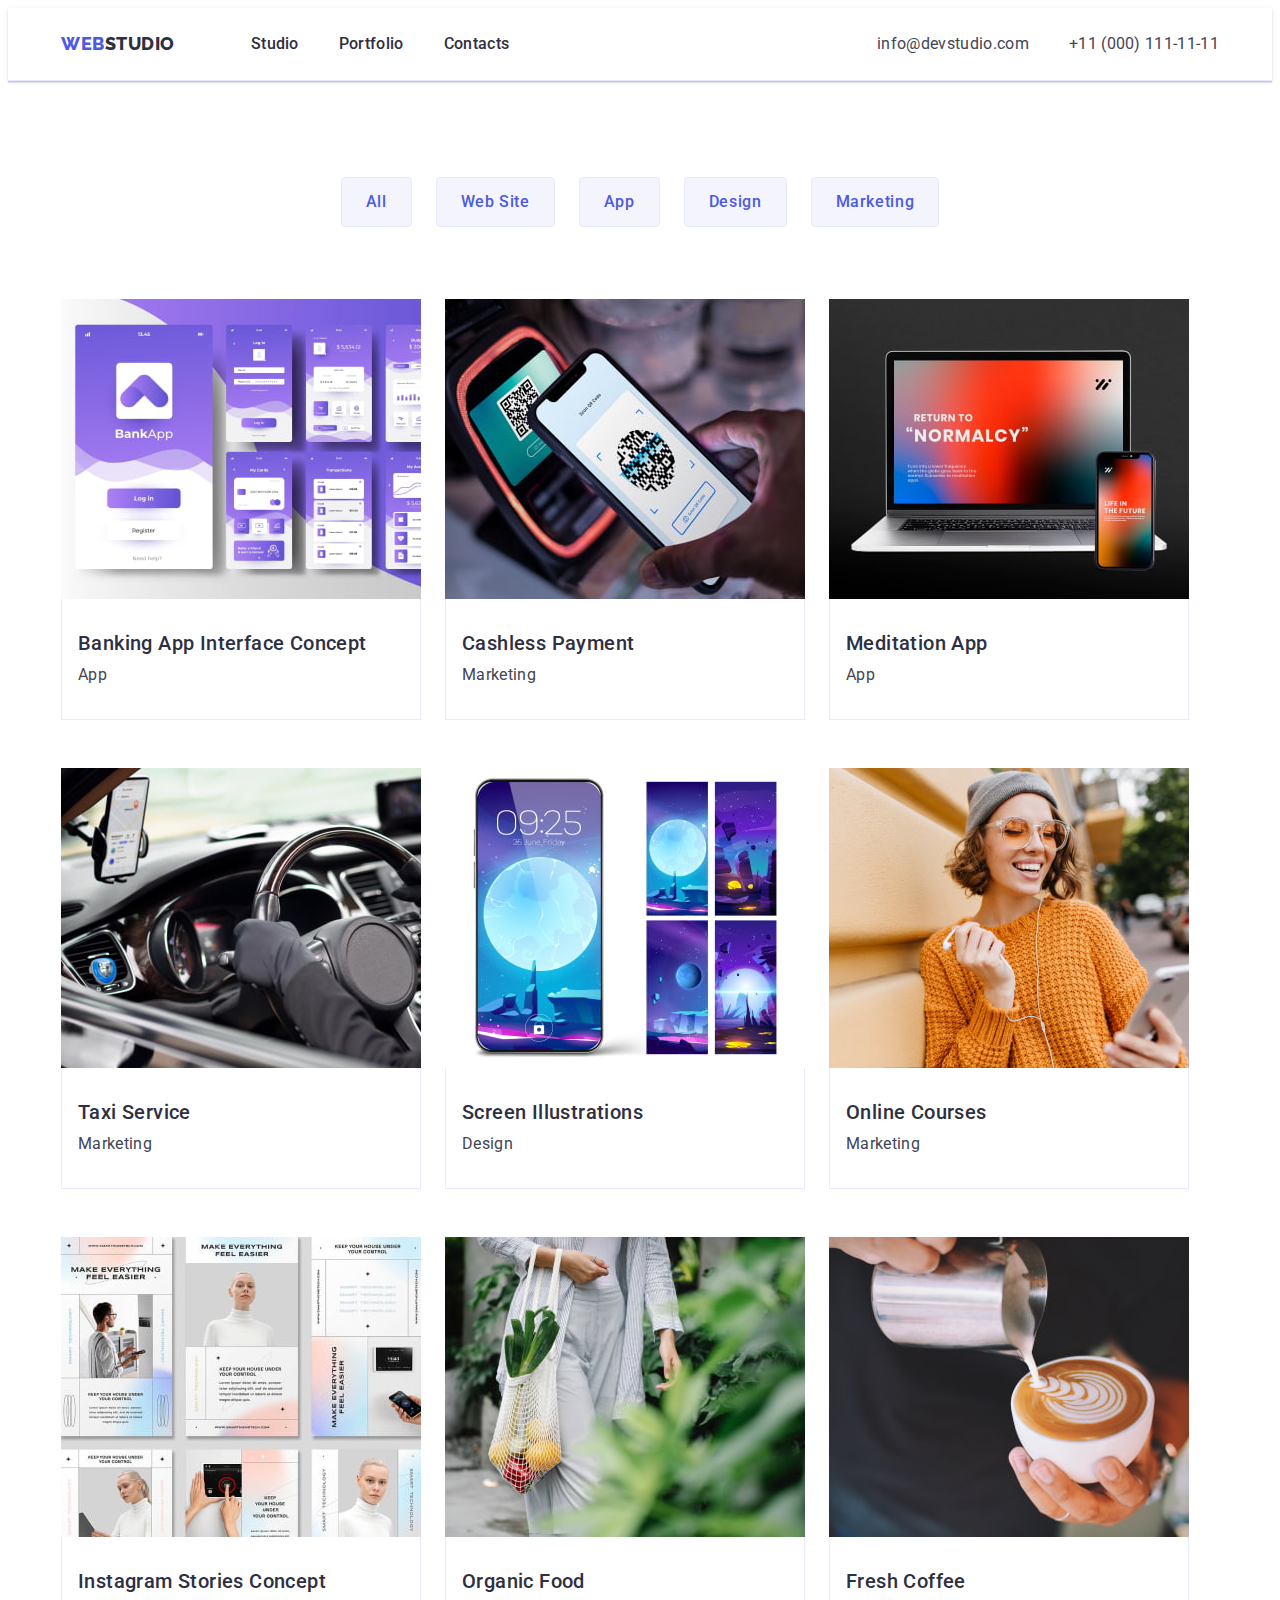
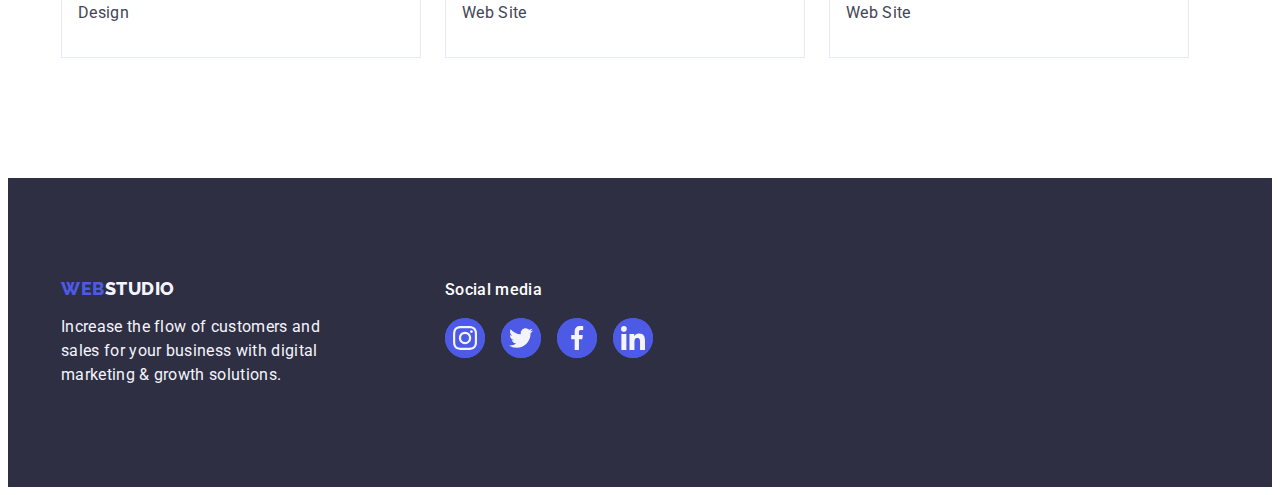
==== commit 70873f5e: "after corr 2" ====
--- a/portfolio.html
+++ b/portfolio.html
@@ -98,13 +98,11 @@
                     alt="Banking app design"
                     width="360"
                   />
-                  <div class="overlay">
-                    <p class="overlay-text">
-                      14 Stylish and User-Friendly App Design Concepts · Task
-                      Manager App · Calorie Tracker App · Exotic Fruit Ecommerce
-                      App · Cloud Storage App
-                    </p>
-                  </div>
+                  <p class="overlay">
+                    14 Stylish and User-Friendly App Design Concepts · Task
+                    Manager App · Calorie Tracker App · Exotic Fruit Ecommerce
+                    App · Cloud Storage App
+                  </p>
                 </div>
                 <div class="works-card-content">
                   <h2 class="works-subtitle">Banking App Interface Concept</h2>
@@ -120,13 +118,12 @@
                     alt="Phone skanning QR-code"
                     width="360"
                   />
-                  <div class="overlay">
-                    <p class="overlay-text">
-                      14 Stylish and User-Friendly App Design Concepts · Task
-                      Manager App · Calorie Tracker App · Exotic Fruit Ecommerce
-                      App · Cloud Storage App
-                    </p>
-                  </div>
+
+                  <p class="overlay">
+                    14 Stylish and User-Friendly App Design Concepts · Task
+                    Manager App · Calorie Tracker App · Exotic Fruit Ecommerce
+                    App · Cloud Storage App
+                  </p>
                 </div>
                 <div class="works-card-content">
                   <h2 class="works-subtitle">Cashless Payment</h2>
@@ -142,13 +139,12 @@
                     alt="Meditation app presented on a phone and laptop"
                     width="360"
                   />
-                  <div class="overlay">
-                    <p class="overlay-text">
-                      14 Stylish and User-Friendly App Design Concepts · Task
-                      Manager App · Calorie Tracker App · Exotic Fruit Ecommerce
-                      App · Cloud Storage App
-                    </p>
-                  </div>
+
+                  <p class="overlay">
+                    14 Stylish and User-Friendly App Design Concepts · Task
+                    Manager App · Calorie Tracker App · Exotic Fruit Ecommerce
+                    App · Cloud Storage App
+                  </p>
                 </div>
                 <div class="works-card-content">
                   <h2 class="works-subtitle">Meditation App</h2>
@@ -164,13 +160,12 @@
                     alt="A person driving a car with a phone on a phone holder"
                     width="360"
                   />
-                  <div class="overlay">
-                    <p class="overlay-text">
-                      14 Stylish and User-Friendly App Design Concepts · Task
-                      Manager App · Calorie Tracker App · Exotic Fruit Ecommerce
-                      App · Cloud Storage App
-                    </p>
-                  </div>
+
+                  <p class="overlay">
+                    14 Stylish and User-Friendly App Design Concepts · Task
+                    Manager App · Calorie Tracker App · Exotic Fruit Ecommerce
+                    App · Cloud Storage App
+                  </p>
                 </div>
                 <div class="works-card-content">
                   <h2 class="works-subtitle">Taxi Service</h2>
@@ -186,13 +181,12 @@
                     alt="Phone wallpaper design"
                     width="360"
                   />
-                  <div class="overlay">
-                    <p class="overlay-text">
-                      14 Stylish and User-Friendly App Design Concepts · Task
-                      Manager App · Calorie Tracker App · Exotic Fruit Ecommerce
-                      App · Cloud Storage App
-                    </p>
-                  </div>
+
+                  <p class="overlay">
+                    14 Stylish and User-Friendly App Design Concepts · Task
+                    Manager App · Calorie Tracker App · Exotic Fruit Ecommerce
+                    App · Cloud Storage App
+                  </p>
                 </div>
                 <div class="works-card-content">
                   <h2 class="works-subtitle">Screen Illustrations</h2>
@@ -208,13 +202,12 @@
                     alt="A girl in headphones looking at her phone"
                     width="360"
                   />
-                  <div class="overlay">
-                    <p class="overlay-text">
-                      14 Stylish and User-Friendly App Design Concepts · Task
-                      Manager App · Calorie Tracker App · Exotic Fruit Ecommerce
-                      App · Cloud Storage App
-                    </p>
-                  </div>
+
+                  <p class="overlay">
+                    14 Stylish and User-Friendly App Design Concepts · Task
+                    Manager App · Calorie Tracker App · Exotic Fruit Ecommerce
+                    App · Cloud Storage App
+                  </p>
                 </div>
                 <div class="works-card-content">
                   <h2 class="works-subtitle">Online Courses</h2>
@@ -230,13 +223,12 @@
                     alt="Instagram stories design"
                     width="360"
                   />
-                  <div class="overlay">
-                    <p class="overlay-text">
-                      14 Stylish and User-Friendly App Design Concepts · Task
-                      Manager App · Calorie Tracker App · Exotic Fruit Ecommerce
-                      App · Cloud Storage App
-                    </p>
-                  </div>
+
+                  <p class="overlay">
+                    14 Stylish and User-Friendly App Design Concepts · Task
+                    Manager App · Calorie Tracker App · Exotic Fruit Ecommerce
+                    App · Cloud Storage App
+                  </p>
                 </div>
                 <div class="works-card-content">
                   <h2 class="works-subtitle">Instagram Stories Concept</h2>
@@ -252,13 +244,12 @@
                     alt="Woman carrying fruits and vegetables in eco-bag"
                     width="360"
                   />
-                  <div class="overlay">
-                    <p class="overlay-text">
-                      14 Stylish and User-Friendly App Design Concepts · Task
-                      Manager App · Calorie Tracker App · Exotic Fruit Ecommerce
-                      App · Cloud Storage App
-                    </p>
-                  </div>
+
+                  <p class="overlay">
+                    14 Stylish and User-Friendly App Design Concepts · Task
+                    Manager App · Calorie Tracker App · Exotic Fruit Ecommerce
+                    App · Cloud Storage App
+                  </p>
                 </div>
                 <div class="works-card-content">
                   <h2 class="works-subtitle">Organic Food</h2>
@@ -274,13 +265,12 @@
                     alt="Barista making coffee-art"
                     width="360"
                   />
-                  <div class="overlay">
-                    <p class="overlay-text">
-                      14 Stylish and User-Friendly App Design Concepts · Task
-                      Manager App · Calorie Tracker App · Exotic Fruit Ecommerce
-                      App · Cloud Storage App
-                    </p>
-                  </div>
+
+                  <p class="overlay">
+                    14 Stylish and User-Friendly App Design Concepts · Task
+                    Manager App · Calorie Tracker App · Exotic Fruit Ecommerce
+                    App · Cloud Storage App
+                  </p>
                 </div>
                 <div class="works-card-content">
                   <h2 class="works-subtitle">Fresh Coffee</h2>
--- a/css/styles.css
+++ b/css/styles.css
@@ -120,7 +120,7 @@
 }
 .header-list-item:hover,
 .header-list-item:focus {
-  color: var(--pressed-state);
+  color: var(--pressed-state) #404bbf;
 }
 .header-list-item:hover::after,
 .header-list-item:focus::after {
@@ -164,6 +164,7 @@
 }
 .footer-container {
   display: flex;
+  align-items: baseline;
 }
 .footer-content-container {
   margin-right: 120px;
@@ -202,26 +203,25 @@
 .footer-socials-list-item {
   width: 40px;
   height: 40px;
-  display: flex;
-  justify-content: center;
-  align-items: baseline;
+  background-color: var(--primary-brand);
+  border-radius: 50%;
+}
+.footer-socials-link {
+  width: 100%;
+  height: 100%;
+  display: flex;
+  justify-content: center;
+  align-items: center;
+  fill: var(--light);
   background-color: var(--primary-brand);
   border-radius: 50%;
   transition: background-color 250ms cubic-bezier(0.4, 0, 0.2, 1);
 }
-
-.footer-socials-list-item:hover,
-.footer-socials-list-item:focus {
+.footer-socials-link:hover,
+.footer-socials-link:focus {
   background-color: var(--success);
 }
-.footer-socials-link {
-  width: 100%;
-  height: 100%;
-  display: flex;
-  justify-content: center;
-  align-items: center;
-  fill: var(--light);
-}
+
 /* Main */
 
 /* Hero */
@@ -317,14 +317,17 @@
   align-items: center;
   width: 24px;
   height: 24px;
+  color: currentColor;
   border-radius: 50%;
   background-color: var(--accent);
   border: 1px solid rgba(0, 0, 0, 0.1);
   cursor: pointer;
   transition: background-color 250ms cubic-bezier(0.4, 0, 0.2, 1),
-    border 250ms cubic-bezier(0.4, 0, 0.2, 1);
+    border 250ms cubic-bezier(0.4, 0, 0.2, 1),
+    fill 250ms cubic-bezier(0.4, 0, 0.2, 1);
   top: 24px;
   right: 24px;
+  padding: 0;
 }
 .modal-button:hover,
 .modal-button:focus {
@@ -509,7 +512,7 @@
   align-items: center;
   border-radius: 4px;
   border: 1px solid var(--subtle-text);
-  fill: var(--subtle-text);
+  color: var(--subtle-text);
   transition: border-color 250ms cubic-bezier(0.4, 0, 0.2, 1),
     color 250ms cubic-bezier(0.4, 0, 0.2, 1);
 }
@@ -517,9 +520,11 @@
 .clients-list-link:hover,
 .clients-list-link:focus {
   border-color: var(--pressed-state);
-  fill: var(--pressed-state);
-}
-
+  color: var(--pressed-state);
+}
+.clients-icon {
+  fill: currentColor;
+}
 /* Portfolio */
 
 .main-section {
@@ -567,18 +572,17 @@
   background-color: var(--white-backgound);
   width: calc((100% - 2 * 24) / 3);
   transition: box-shadow 250ms cubic-bezier(0.4, 0, 0.2, 1);
-}
-.works.link {
   display: block;
   cursor: pointer;
 }
-.works-list-item:hover,
-.works-list-item:focus {
+
+.works-link:hover,
+.works-link:focus {
   box-shadow: 0px 1px 6px rgba(46, 47, 66, 0.08),
     0px 1px 1px rgba(46, 47, 66, 0.16), 0px 2px 1px rgba(46, 47, 66, 0.08);
 }
-.works-list-item:hover .overlay,
-.works-list-item:focus .overlay {
+.works-link:hover .overlay,
+.works-link:focus .overlay {
   transform: translateY(0%);
 }
 .works-box {
@@ -586,6 +590,11 @@
   overflow: hidden;
 }
 .overlay {
+  color: var(--light);
+  font-weight: 400;
+  line-height: 1.5;
+  letter-spacing: 0.02em;
+
   position: absolute;
   top: 0;
   left: 0;
@@ -602,12 +611,6 @@
 
   background: var(--primary-brand);
 }
-.overlay-text {
-  color: var(--light);
-  font-weight: 400;
-  line-height: 1.5;
-  letter-spacing: 0.02em;
-}
 
 .works-card-content {
   padding: 32px 16px;
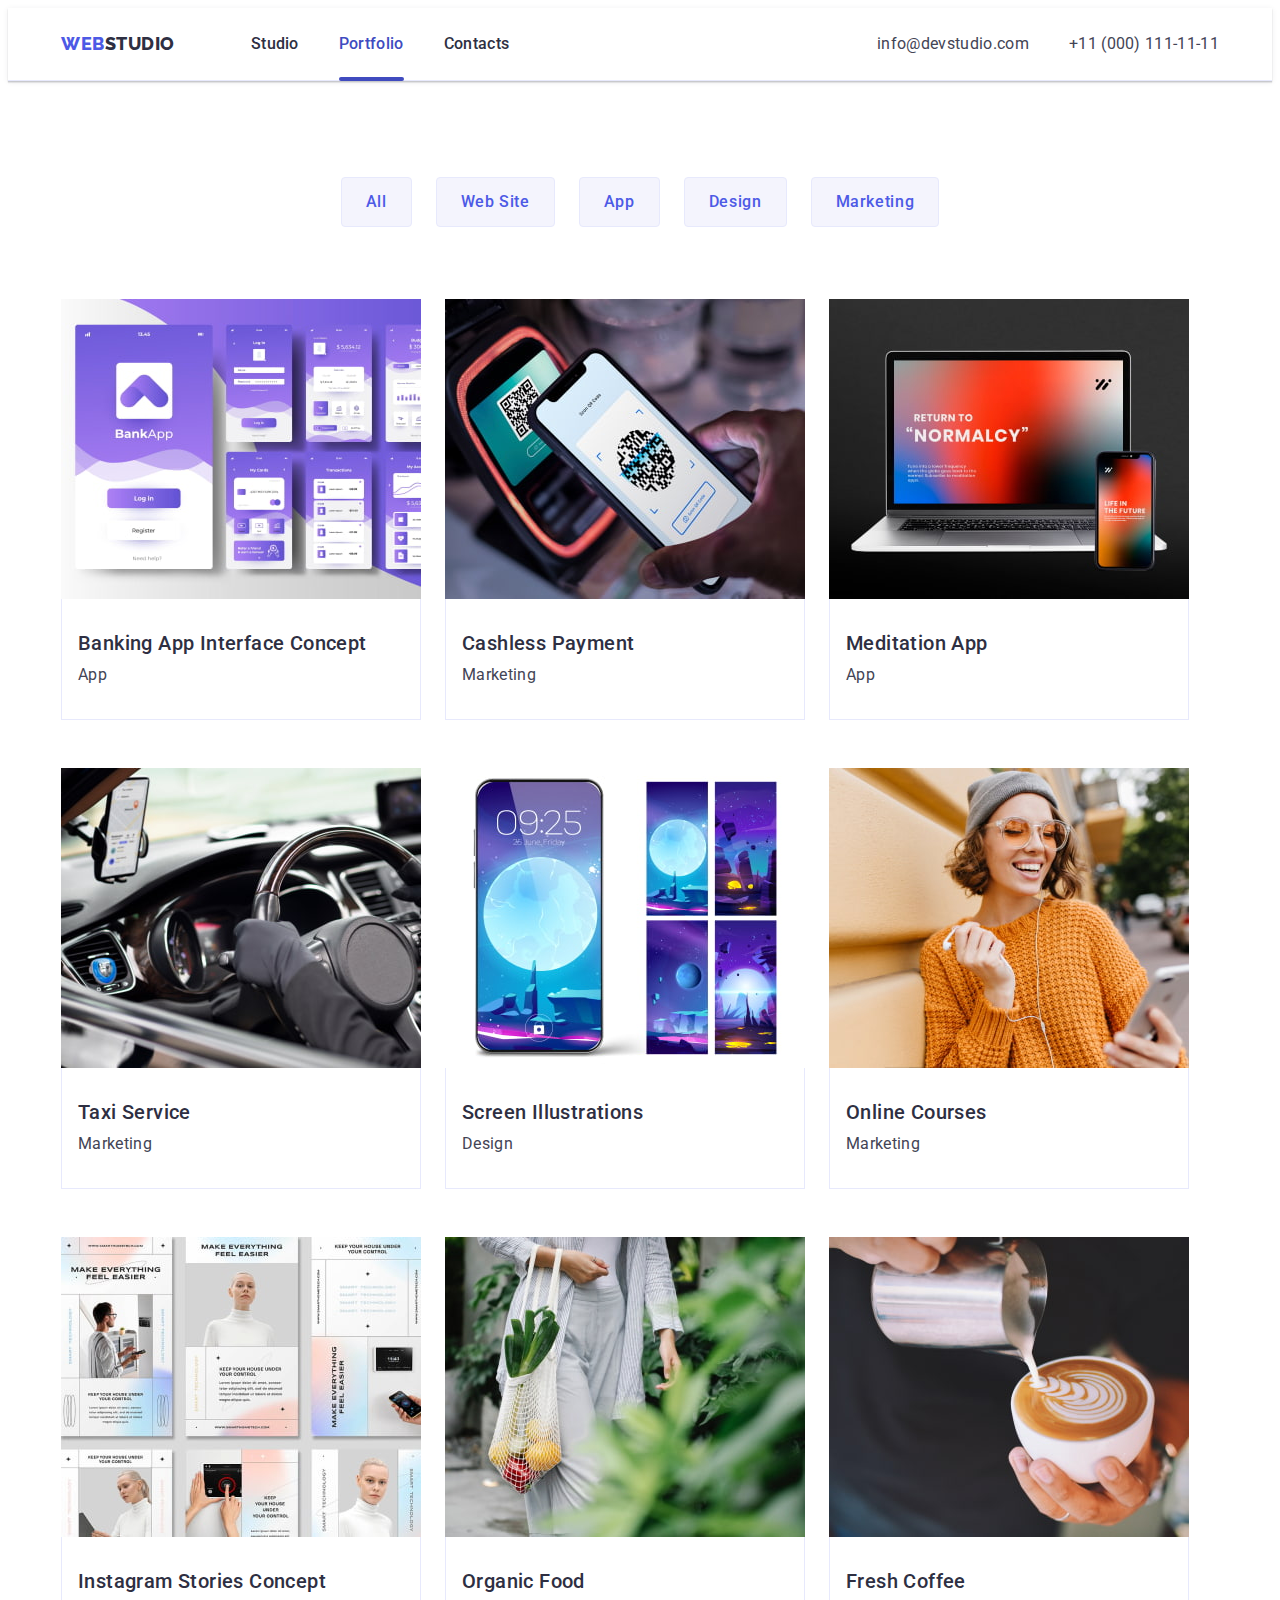
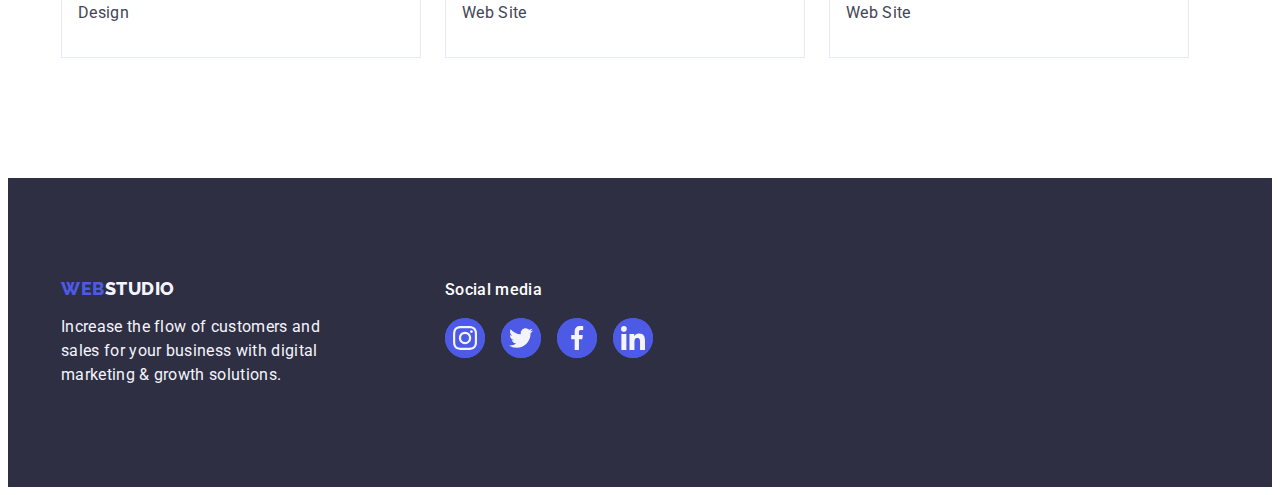
==== commit cb200365: "after corr 4" ====
--- a/portfolio.html
+++ b/portfolio.html
@@ -32,7 +32,7 @@
               <a class="header-list-item link" href="./index.html">Studio</a>
             </li>
             <li>
-              <a class="header-list-item link" href="./portfolio.html"
+              <a class="header-list-item link current" href="./portfolio.html"
                 >Portfolio</a
               >
             </li>
@@ -301,14 +301,14 @@
                 class="footer-socials-link link"
                 href="https://www.instagram.com/"
               >
-                <svg class="icon-instagram" width="24" height="24">
+                <svg class="footer-socials-icon" width="24" height="24">
                   <use href="./images/icons.svg#icon-instagram"></use>
                 </svg>
               </a>
             </li>
             <li class="footer-socials-list-item">
               <a class="footer-socials-link link" href="https://twitter.com/">
-                <svg class="icon-twitter" width="24" height="24">
+                <svg class="footer-socials-icon" width="24" height="24">
                   <use href="./images/icons.svg#icon-twitter"></use>
                 </svg>
               </a>
@@ -318,7 +318,7 @@
                 class="footer-socials-link link"
                 href="https://www.facebook.com/"
               >
-                <svg class="icon-facebook" width="24" height="24">
+                <svg class="footer-socials-icon" width="24" height="24">
                   <use href="./images/icons.svg#icon-facebook"></use>
                 </svg>
               </a>
@@ -328,7 +328,7 @@
                 class="footer-socials-link link"
                 href="https://www.linkedin.com/"
               >
-                <svg class="icon-linkedin" width="24" height="24">
+                <svg class="footer-socials-icon" width="24" height="24">
                   <use href="./images/icons.svg#icon-linkedin"></use>
                 </svg>
               </a>
--- a/css/styles.css
+++ b/css/styles.css
@@ -115,15 +115,9 @@
   display: block;
   padding: 24px 0;
   position: relative;
-  transition: color 250ms cubic-bezier(0.4, 0, 0.2, 1) background-color,
-    250ms cubic-bezier(0.4, 0, 0.2, 1);
-}
-.header-list-item:hover,
-.header-list-item:focus {
-  color: var(--pressed-state) #404bbf;
-}
-.header-list-item:hover::after,
-.header-list-item:focus::after {
+  transition: color 250ms cubic-bezier(0.4, 0, 0.2, 1);
+}
+.header-list-item::after {
   content: '';
   display: block;
   width: 100%;
@@ -133,7 +127,21 @@
   position: absolute;
   bottom: -1px;
   left: 0;
-}
+  opacity: 0;
+  transition: opacity 250ms cubic-bezier(0.4, 0, 0.2, 1);
+}
+.header-list-item:hover::after,
+.header-list-item:focus::after,
+.header-list-item.current::after {
+  opacity: 1;
+}
+
+.header-list-item:hover,
+.header-list-item:focus,
+.header-list-item.current {
+  color: var(--pressed-state);
+}
+
 .address {
   font-style: normal;
   display: flex;
@@ -321,28 +329,24 @@
   border-radius: 50%;
   background-color: var(--accent);
   border: 1px solid rgba(0, 0, 0, 0.1);
+  fill: var(--dark);
   cursor: pointer;
+  top: 24px;
+  right: 24px;
+  padding: 0;
   transition: background-color 250ms cubic-bezier(0.4, 0, 0.2, 1),
     border 250ms cubic-bezier(0.4, 0, 0.2, 1),
     fill 250ms cubic-bezier(0.4, 0, 0.2, 1);
-  top: 24px;
-  right: 24px;
-  padding: 0;
 }
 .modal-button:hover,
 .modal-button:focus {
   background-color: var(--pressed-state);
   border: none;
-}
-.modal-button-icon {
-  fill: var(--dark);
-}
-.modal-button-icon:hover,
-.modal-button-icon:focus {
   fill: var(--white-backgound);
 }
 
 /* Section 1 - Benefits */
+
 .benefits-section {
   padding: 120px 0;
 }
